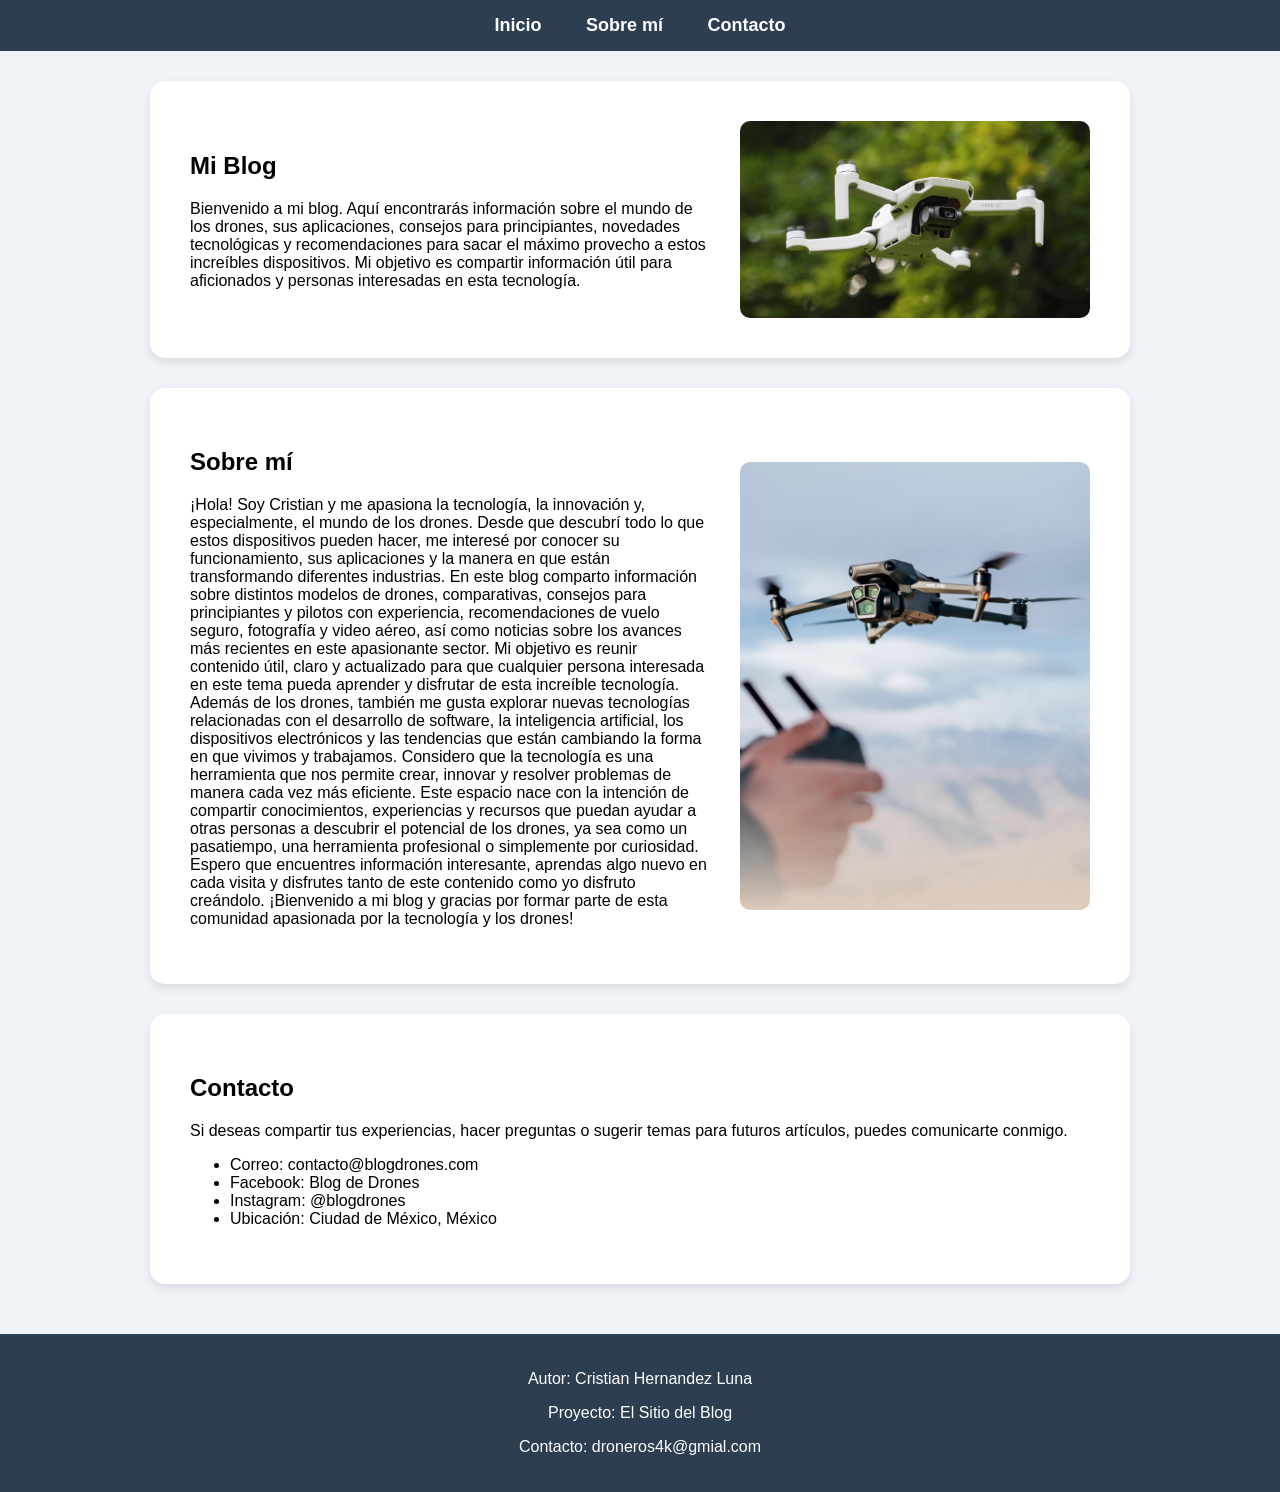
==== index.html @ 5f0109b7 "Proyecto base terminado" ====
<!DOCTYPE html>
<html>

<head>
  <meta charset="utf-8">
  <meta name="viewport" content="width=device-width">
  <title>replit</title>
  <link rel="stylesheet" href="style.css">
</head>

<body>
  <nav>
        <ul>
            <li><a href="#inicio">Inicio</a></li>
            <li><a href="#sobre-mi">Sobre mí</a></li>
            <li><a href="#contacto">Contacto</a></li>
        </ul>
    </nav>
    <section id="inicio">
        <div>
            <h1>Mi Blog</h1>
            <p>
            Bienvenido a mi blog. Aquí encontrarás información sobre el mundo de los drones,
            sus aplicaciones, consejos para principiantes, novedades tecnológicas y recomendaciones
            para sacar el máximo provecho a estos increíbles dispositivos. Mi objetivo es compartir
            información útil para aficionados y personas interesadas en esta tecnología.
            </p>
        </div>
        
        <img src="Pic/original.jpeg" alt="Esta es una foto de un dron" class="">
    </section>
        

    <section id="sobre-mi">
       <div>
      <h2>Sobre mí</h2>
        <p> 
         ¡Hola! Soy Cristian y me apasiona la tecnología, la innovación y, especialmente, 
         el mundo de los drones. Desde que descubrí todo lo que estos dispositivos pueden 
         hacer, me interesé por conocer su funcionamiento, sus aplicaciones y la manera en 
         que están transformando diferentes industrias. En este blog comparto información 
         sobre distintos modelos de drones, comparativas, consejos para principiantes y 
         pilotos con experiencia, recomendaciones de vuelo seguro, fotografía y video aéreo, 
         así como noticias sobre los avances más recientes en este apasionante sector. Mi 
         objetivo es reunir contenido útil, claro y actualizado para que cualquier persona 
         interesada en este tema pueda aprender y disfrutar de esta increíble tecnología. 
         Además de los drones, también me gusta explorar nuevas tecnologías relacionadas 
         con el desarrollo de software, la inteligencia artificial, los dispositivos 
         electrónicos y las tendencias que están cambiando la forma en que vivimos y 
         trabajamos. Considero que la tecnología es una herramienta que nos permite crear, 
         innovar y resolver problemas de manera cada vez más eficiente. Este espacio nace 
         con la intención de compartir conocimientos, experiencias y recursos que puedan 
         ayudar a otras personas a descubrir el potencial de los drones, ya sea como un 
         pasatiempo, una herramienta profesional o simplemente por curiosidad. Espero que 
         encuentres información interesante, aprendas algo nuevo en cada visita y disfrutes 
         tanto de este contenido como yo disfruto creándolo. ¡Bienvenido a mi blog y gracias 
         por formar parte de esta comunidad apasionada por la tecnología y los drones!  
        </p></div>
        <img src="Pic/dronVolando.jpg" alt="Esta es una foto de un dron">
    </section>

    <section id="contacto">
        <h2>Contacto</h2>
        <p>
          Si deseas compartir tus experiencias, hacer preguntas o sugerir
        temas para futuros artículos, puedes comunicarte conmigo.
    </p>

    <ul>
        <li>Correo: contacto@blogdrones.com</li>
        <li>Facebook: Blog de Drones</li>
        <li>Instagram: @blogdrones</li>
        <li>Ubicación: Ciudad de México, México</li>
    </ul>
    </section>

    <footer>
        <p>Autor: Cristian Hernandez Luna</p>
        <p>Proyecto: El Sitio del Blog</p>
        <p>Contacto: droneros4k@gmial.com</p>
    </footer>


  <script src="https://replit.com/public/js/replit-badge-v2.js" theme="dark" position="bottom-right"></script>
</body>

</html>
---- style.css ----
html {
    height: 100%;
    width: 100%;
}

body {
    color: rgb(0, 0, 0);
    margin: 0; 
    background-color: #f0f4f8; 
    font-family: Arial, sans-serif;
}


nav {
    position: sticky; 
    top: 0; 
    background-color: #2c3e50; 
    width: 100%; 
    z-index: 1000; 
}


nav ul {
    list-style-type: none; 
    margin: 0;
    padding: 15px 0;
    text-align: center; 
}


nav ul li {
    display: inline;
    margin: 20px;
}


nav ul li a {
    color: white; 
    text-decoration: none; 
    font-size: 18px;
    font-weight: bold;
}

section {
    padding: 40px; 
    margin: 30px auto; 
    max-width: 900px; 
    background-color: white; 
    border-radius: 15px; 
    box-shadow: 0 4px 10px rgba(0, 0, 0, 0.1); 
}


#inicio {
    display: flex; 
    align-items: center; 
    gap: 30px; 
}

#sobre-mi {
    display: flex; 
    align-items: center; 
    gap: 30px; 
}


#sobre-mi img {
    max-width: 350px; 
    border-radius: 10px; 
}

#inicio img {
    max-width: 350px; 
    border-radius: 10px; 
}


footer {
    background-color: #2c3e50; 
    color: white; 
    text-align: center; 
    padding: 20px;
    margin-top: 50px;
}
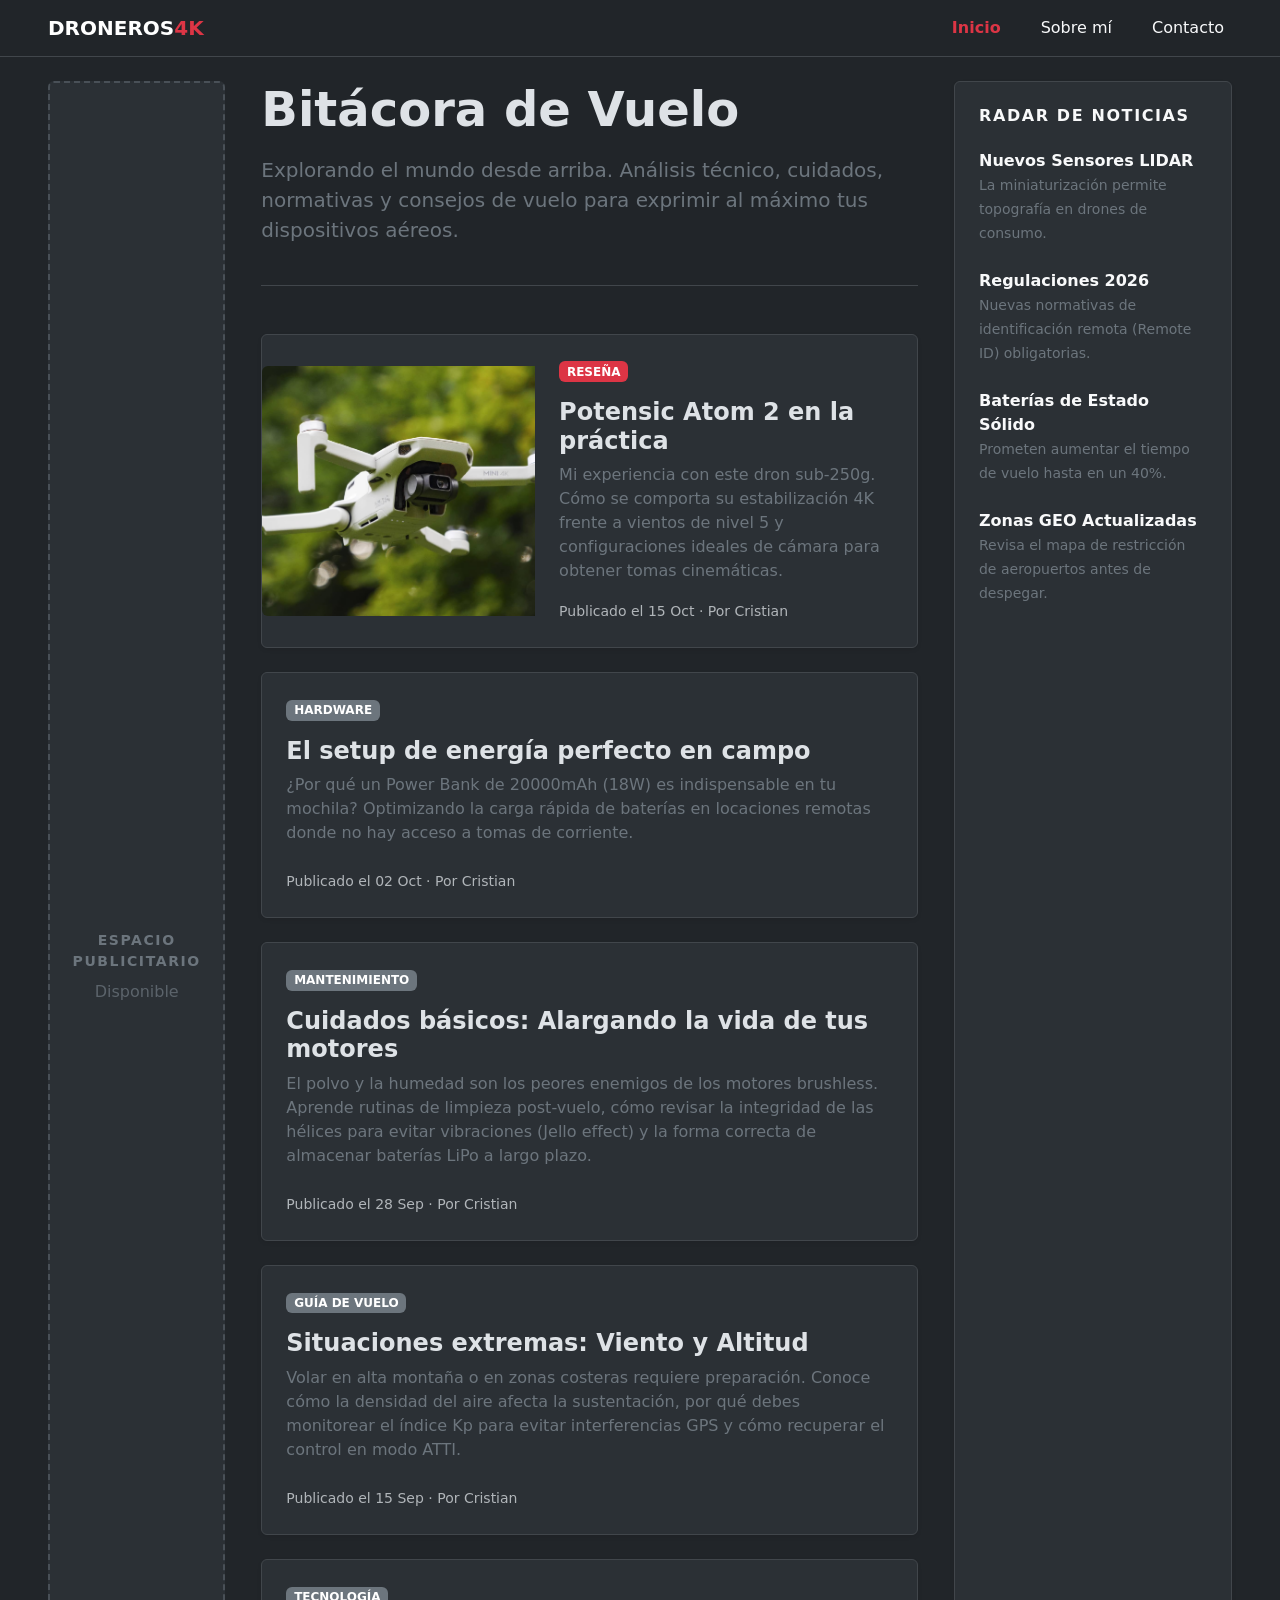
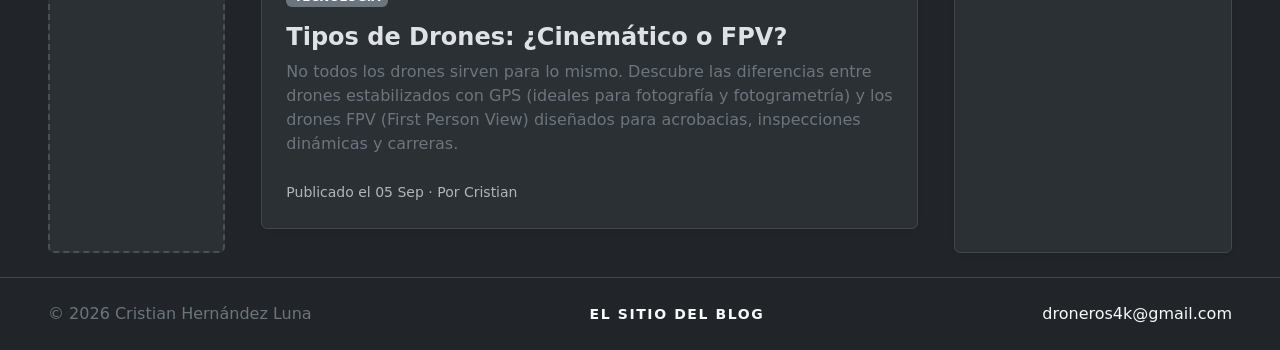
==== commit 7850bdf1: "Refactorización a modo oscuro y ampliación de contenido del blog" ====
--- a/index.html
+++ b/index.html
@@ -1,87 +1,151 @@
 <!DOCTYPE html>
-<html>
-
+<html lang="es" data-bs-theme="dark">
 <head>
   <meta charset="utf-8">
-  <meta name="viewport" content="width=device-width">
-  <title>replit</title>
+  <meta name="viewport" content="width=device-width, initial-scale=1">
+  <title>El Sitio del Blog - Inicio</title>
+  <link href="https://cdn.jsdelivr.net/npm/bootstrap@5.3.2/dist/css/bootstrap.min.css" rel="stylesheet">
   <link rel="stylesheet" href="style.css">
 </head>
+<body class="d-flex flex-column min-vh-100 bg-body">
 
-<body>
-  <nav>
-        <ul>
-            <li><a href="#inicio">Inicio</a></li>
-            <li><a href="#sobre-mi">Sobre mí</a></li>
-            <li><a href="#contacto">Contacto</a></li>
-        </ul>
+    <!-- BARRA DE NAVEGACIÓN -->
+    <nav class="navbar navbar-expand-lg navbar-dark bg-dark sticky-top border-bottom border-secondary-subtle">
+        <div class="container-fluid px-lg-5">
+            <a class="navbar-brand fw-bold text-uppercase tracking-wide" href="index.html">Droneros<span class="text-danger">4K</span></a>
+            <button class="navbar-toggler border-0" type="button" data-bs-toggle="collapse" data-bs-target="#navbarNav">
+                <span class="navbar-toggler-icon"></span>
+            </button>
+            <div class="collapse navbar-collapse" id="navbarNav">
+                <ul class="navbar-nav ms-auto gap-4">
+                    <li class="nav-item">
+                        <a class="nav-link active text-danger fw-semibold" aria-current="page" href="index.html">Inicio</a>
+                    </li>
+                    <li class="nav-item">
+                        <a class="nav-link text-light fw-light hover-nav" href="about.html">Sobre mí</a>
+                    </li>
+                    <li class="nav-item">
+                        <a class="nav-link text-light fw-light hover-nav" href="contact.html">Contacto</a>
+                    </li>
+                </ul>
+            </div>
+        </div>
     </nav>
-    <section id="inicio">
-        <div>
-            <h1>Mi Blog</h1>
-            <p>
-            Bienvenido a mi blog. Aquí encontrarás información sobre el mundo de los drones,
-            sus aplicaciones, consejos para principiantes, novedades tecnológicas y recomendaciones
-            para sacar el máximo provecho a estos increíbles dispositivos. Mi objetivo es compartir
-            información útil para aficionados y personas interesadas en esta tecnología.
-            </p>
+
+    <!-- CUERPO PRINCIPAL -->
+    <section class="container-fluid flex-grow-1 d-flex flex-column px-lg-5 py-4">
+        <div class="row flex-grow-1">
+            
+            <!-- Izquierda: Publicidad -->
+            <aside class="col-12 col-lg-2 d-none d-lg-block">
+                <div class="ad-space h-100 rounded d-flex flex-column justify-content-center align-items-center text-secondary p-4 text-center bg-body-tertiary">
+                    <small class="text-uppercase fw-bold letter-spacing">Espacio Publicitario</small>
+                    <span class="fs-6 mt-2 opacity-75">Disponible</span>
+                </div>
+            </aside>
+
+            <!-- Centro: Contenido Principal -->
+            <main class="col-12 col-lg-7 px-lg-4">
+                <header class="mb-5 border-bottom border-secondary-subtle pb-4">
+                    <h1 class="display-5 fw-bold mb-3">Bitácora de Vuelo</h1>
+                    <p class="lead text-secondary">Explorando el mundo desde arriba. Análisis técnico, cuidados, normativas y consejos de vuelo para exprimir al máximo tus dispositivos aéreos.</p>
+                </header>
+
+                <!-- Artículo 1 -->
+                <article class="card mb-4 border-secondary-subtle shadow-sm hover-card bg-body-tertiary">
+                    <div class="row g-0 align-items-center">
+                        <div class="col-md-5">
+                            <img src="Pic/original.jpeg" class="img-fluid rounded-start h-100 object-fit-cover" style="min-height: 250px;" alt="Drone en vuelo">
+                        </div>
+                        <div class="col-md-7">
+                            <div class="card-body p-4">
+                                <span class="badge bg-danger text-uppercase fw-semibold mb-3">Reseña</span>
+                                <h2 class="card-title h4 fw-bold">Potensic Atom 2 en la práctica</h2>
+                                <p class="card-text text-secondary">Mi experiencia con este dron sub-250g. Cómo se comporta su estabilización 4K frente a vientos de nivel 5 y configuraciones ideales de cámara para obtener tomas cinemáticas.</p>
+                                <p class="card-text"><small class="text-muted fw-light">Publicado el 15 Oct · Por Cristian</small></p>
+                            </div>
+                        </div>
+                    </div>
+                </article>
+
+                <!-- Artículo 2 -->
+                <article class="card mb-4 border-secondary-subtle shadow-sm hover-card bg-body-tertiary">
+                    <div class="card-body p-4">
+                        <span class="badge bg-secondary text-uppercase fw-semibold mb-3">Hardware</span>
+                        <h2 class="card-title h4 fw-bold">El setup de energía perfecto en campo</h2>
+                        <p class="card-text text-secondary mb-4">¿Por qué un Power Bank de 20000mAh (18W) es indispensable en tu mochila? Optimizando la carga rápida de baterías en locaciones remotas donde no hay acceso a tomas de corriente.</p>
+                        <p class="card-text"><small class="text-muted fw-light">Publicado el 02 Oct · Por Cristian</small></p>
+                    </div>
+                </article>
+
+                <!-- Artículo 3 -->
+                <article class="card mb-4 border-secondary-subtle shadow-sm hover-card bg-body-tertiary">
+                    <div class="card-body p-4">
+                        <span class="badge bg-secondary text-uppercase fw-semibold mb-3">Mantenimiento</span>
+                        <h2 class="card-title h4 fw-bold">Cuidados básicos: Alargando la vida de tus motores</h2>
+                        <p class="card-text text-secondary mb-4">El polvo y la humedad son los peores enemigos de los motores brushless. Aprende rutinas de limpieza post-vuelo, cómo revisar la integridad de las hélices para evitar vibraciones (Jello effect) y la forma correcta de almacenar baterías LiPo a largo plazo.</p>
+                        <p class="card-text"><small class="text-muted fw-light">Publicado el 28 Sep · Por Cristian</small></p>
+                    </div>
+                </article>
+
+                <!-- Artículo 4 -->
+                <article class="card mb-4 border-secondary-subtle shadow-sm hover-card bg-body-tertiary">
+                    <div class="card-body p-4">
+                        <span class="badge bg-secondary text-uppercase fw-semibold mb-3">Guía de Vuelo</span>
+                        <h2 class="card-title h4 fw-bold">Situaciones extremas: Viento y Altitud</h2>
+                        <p class="card-text text-secondary mb-4">Volar en alta montaña o en zonas costeras requiere preparación. Conoce cómo la densidad del aire afecta la sustentación, por qué debes monitorear el índice Kp para evitar interferencias GPS y cómo recuperar el control en modo ATTI.</p>
+                        <p class="card-text"><small class="text-muted fw-light">Publicado el 15 Sep · Por Cristian</small></p>
+                    </div>
+                </article>
+
+                <!-- Artículo 5 -->
+                <article class="card mb-4 border-secondary-subtle shadow-sm hover-card bg-body-tertiary">
+                    <div class="card-body p-4">
+                        <span class="badge bg-secondary text-uppercase fw-semibold mb-3">Tecnología</span>
+                        <h2 class="card-title h4 fw-bold">Tipos de Drones: ¿Cinemático o FPV?</h2>
+                        <p class="card-text text-secondary mb-4">No todos los drones sirven para lo mismo. Descubre las diferencias entre drones estabilizados con GPS (ideales para fotografía y fotogrametría) y los drones FPV (First Person View) diseñados para acrobacias, inspecciones dinámicas y carreras.</p>
+                        <p class="card-text"><small class="text-muted fw-light">Publicado el 05 Sep · Por Cristian</small></p>
+                    </div>
+                </article>
+            </main>
+
+            <!-- Derecha: Noticias -->
+            <aside class="col-12 col-lg-3 mt-4 mt-lg-0">
+                <div class="bg-body-tertiary rounded border border-secondary-subtle shadow-sm p-4 h-100">
+                    <h3 class="h6 text-uppercase fw-bold text-light mb-4 letter-spacing">Radar de Noticias</h3>
+                    <div class="d-flex flex-column gap-4">
+                        <div>
+                            <a href="#" class="text-decoration-none text-light fw-bold d-block hover-link">Nuevos Sensores LIDAR</a>
+                            <span class="text-secondary small">La miniaturización permite topografía en drones de consumo.</span>
+                        </div>
+                        <div>
+                            <a href="#" class="text-decoration-none text-light fw-bold d-block hover-link">Regulaciones 2026</a>
+                            <span class="text-secondary small">Nuevas normativas de identificación remota (Remote ID) obligatorias.</span>
+                        </div>
+                        <div>
+                            <a href="#" class="text-decoration-none text-light fw-bold d-block hover-link">Baterías de Estado Sólido</a>
+                            <span class="text-secondary small">Prometen aumentar el tiempo de vuelo hasta en un 40%.</span>
+                        </div>
+                        <div>
+                            <a href="#" class="text-decoration-none text-light fw-bold d-block hover-link">Zonas GEO Actualizadas</a>
+                            <span class="text-secondary small">Revisa el mapa de restricción de aeropuertos antes de despegar.</span>
+                        </div>
+                    </div>
+                </div>
+            </aside>
         </div>
-        
-        <img src="Pic/original.jpeg" alt="Esta es una foto de un dron" class="">
-    </section>
-        
-
-    <section id="sobre-mi">
-       <div>
-      <h2>Sobre mí</h2>
-        <p> 
-         ¡Hola! Soy Cristian y me apasiona la tecnología, la innovación y, especialmente, 
-         el mundo de los drones. Desde que descubrí todo lo que estos dispositivos pueden 
-         hacer, me interesé por conocer su funcionamiento, sus aplicaciones y la manera en 
-         que están transformando diferentes industrias. En este blog comparto información 
-         sobre distintos modelos de drones, comparativas, consejos para principiantes y 
-         pilotos con experiencia, recomendaciones de vuelo seguro, fotografía y video aéreo, 
-         así como noticias sobre los avances más recientes en este apasionante sector. Mi 
-         objetivo es reunir contenido útil, claro y actualizado para que cualquier persona 
-         interesada en este tema pueda aprender y disfrutar de esta increíble tecnología. 
-         Además de los drones, también me gusta explorar nuevas tecnologías relacionadas 
-         con el desarrollo de software, la inteligencia artificial, los dispositivos 
-         electrónicos y las tendencias que están cambiando la forma en que vivimos y 
-         trabajamos. Considero que la tecnología es una herramienta que nos permite crear, 
-         innovar y resolver problemas de manera cada vez más eficiente. Este espacio nace 
-         con la intención de compartir conocimientos, experiencias y recursos que puedan 
-         ayudar a otras personas a descubrir el potencial de los drones, ya sea como un 
-         pasatiempo, una herramienta profesional o simplemente por curiosidad. Espero que 
-         encuentres información interesante, aprendas algo nuevo en cada visita y disfrutes 
-         tanto de este contenido como yo disfruto creándolo. ¡Bienvenido a mi blog y gracias 
-         por formar parte de esta comunidad apasionada por la tecnología y los drones!  
-        </p></div>
-        <img src="Pic/dronVolando.jpg" alt="Esta es una foto de un dron">
     </section>
 
-    <section id="contacto">
-        <h2>Contacto</h2>
-        <p>
-          Si deseas compartir tus experiencias, hacer preguntas o sugerir
-        temas para futuros artículos, puedes comunicarte conmigo.
-    </p>
-
-    <ul>
-        <li>Correo: contacto@blogdrones.com</li>
-        <li>Facebook: Blog de Drones</li>
-        <li>Instagram: @blogdrones</li>
-        <li>Ubicación: Ciudad de México, México</li>
-    </ul>
-    </section>
-
-    <footer>
-        <p>Autor: Cristian Hernandez Luna</p>
-        <p>Proyecto: El Sitio del Blog</p>
-        <p>Contacto: droneros4k@gmial.com</p>
+    <!-- FOOTER -->
+    <footer class="bg-dark text-light border-top border-secondary-subtle py-4 mt-auto">
+        <div class="container-fluid px-lg-5 d-flex flex-column flex-md-row justify-content-between align-items-center">
+            <span class="mb-2 mb-md-0 fw-light text-secondary">© 2026 Cristian Hernández Luna</span>
+            <span class="mb-2 mb-md-0 text-uppercase letter-spacing small fw-bold">El Sitio del Blog</span>
+            <a href="mailto:droneros4k@gmail.com" class="text-light text-decoration-none hover-link">droneros4k@gmail.com</a>
+        </div>
     </footer>
-
-
-  <script src="https://replit.com/public/js/replit-badge-v2.js" theme="dark" position="bottom-right"></script>
+    
+    <script src="https://cdn.jsdelivr.net/npm/bootstrap@5.3.2/dist/js/bootstrap.bundle.min.js"></script>
+    <script src="script.js"></script>
 </body>
-
 </html>
--- a/style.css
+++ b/style.css
@@ -1,84 +1,53 @@
-html {
+/* Reseteo y Base */
+html, body {
     height: 100%;
     width: 100%;
+    /* El modo oscuro es manejado nativamente por data-bs-theme="dark" en HTML */
+    font-family: system-ui, -apple-system, "Segoe UI", Roboto, "Helvetica Neue", Arial, sans-serif;
 }
 
-body {
-    color: rgb(0, 0, 0);
-    margin: 0; 
-    background-color: #f0f4f8; 
-    font-family: Arial, sans-serif;
+/* Utilidades Tipográficas Pro */
+.letter-spacing {
+    letter-spacing: 0.1rem;
 }
 
-
-nav {
-    position: sticky; 
-    top: 0; 
-    background-color: #2c3e50; 
-    width: 100%; 
-    z-index: 1000; 
+/* Transiciones Suaves */
+a, button, .card, .badge {
+    transition: all 0.3s ease-in-out;
 }
 
-
-nav ul {
-    list-style-type: none; 
-    margin: 0;
-    padding: 15px 0;
-    text-align: center; 
+/* Interacción de Tarjetas (Cards) */
+.hover-card {
+    transition: transform 0.2s ease, box-shadow 0.2s ease;
+}
+.hover-card:hover {
+    transform: translateY(-5px);
+    /* Sombra oscura más pronunciada para resaltar sobre el fondo negro */
+    box-shadow: 0 1rem 3rem rgba(0,0,0,0.5) !important; 
 }
 
-
-nav ul li {
-    display: inline;
-    margin: 20px;
+/* Enlaces limpios */
+.hover-link:hover {
+    color: #dc3545 !important; /* Rojo Bootstrap */
+    opacity: 0.8;
+}
+.hover-nav:hover {
+    color: #dc3545 !important;
 }
 
-
-nav ul li a {
-    color: white; 
-    text-decoration: none; 
-    font-size: 18px;
-    font-weight: bold;
+/* Espacio Publicitario Minimalista (Borde Punteado) */
+.ad-space {
+    border: 2px dashed #495057; /* Gris oscuro para el modo dark */
 }
 
-section {
-    padding: 40px; 
-    margin: 30px auto; 
-    max-width: 900px; 
-    background-color: white; 
-    border-radius: 15px; 
-    box-shadow: 0 4px 10px rgba(0, 0, 0, 0.1); 
+/* Formulario - Removiendo bordes de Bootstrap al enfocar */
+.form-control:focus {
+    border-color: #dc3545 !important; /* Acento rojo abajo al escribir */
+    box-shadow: none !important;
 }
 
-
-#inicio {
-    display: flex; 
-    align-items: center; 
-    gap: 30px; 
-}
-
-#sobre-mi {
-    display: flex; 
-    align-items: center; 
-    gap: 30px; 
-}
-
-
-#sobre-mi img {
-    max-width: 350px; 
-    border-radius: 10px; 
-}
-
-#inicio img {
-    max-width: 350px; 
-    border-radius: 10px; 
-}
-
-
-footer {
-    background-color: #2c3e50; 
-    color: white; 
-    text-align: center; 
-    padding: 20px;
-    margin-top: 50px;
+/* Asegurar que las labels flotantes se vean bien en modo oscuro */
+.form-floating > .form-control:focus ~ label,
+.form-floating > .form-control:not(:placeholder-shown) ~ label {
+    color: #dc3545 !important;
 }
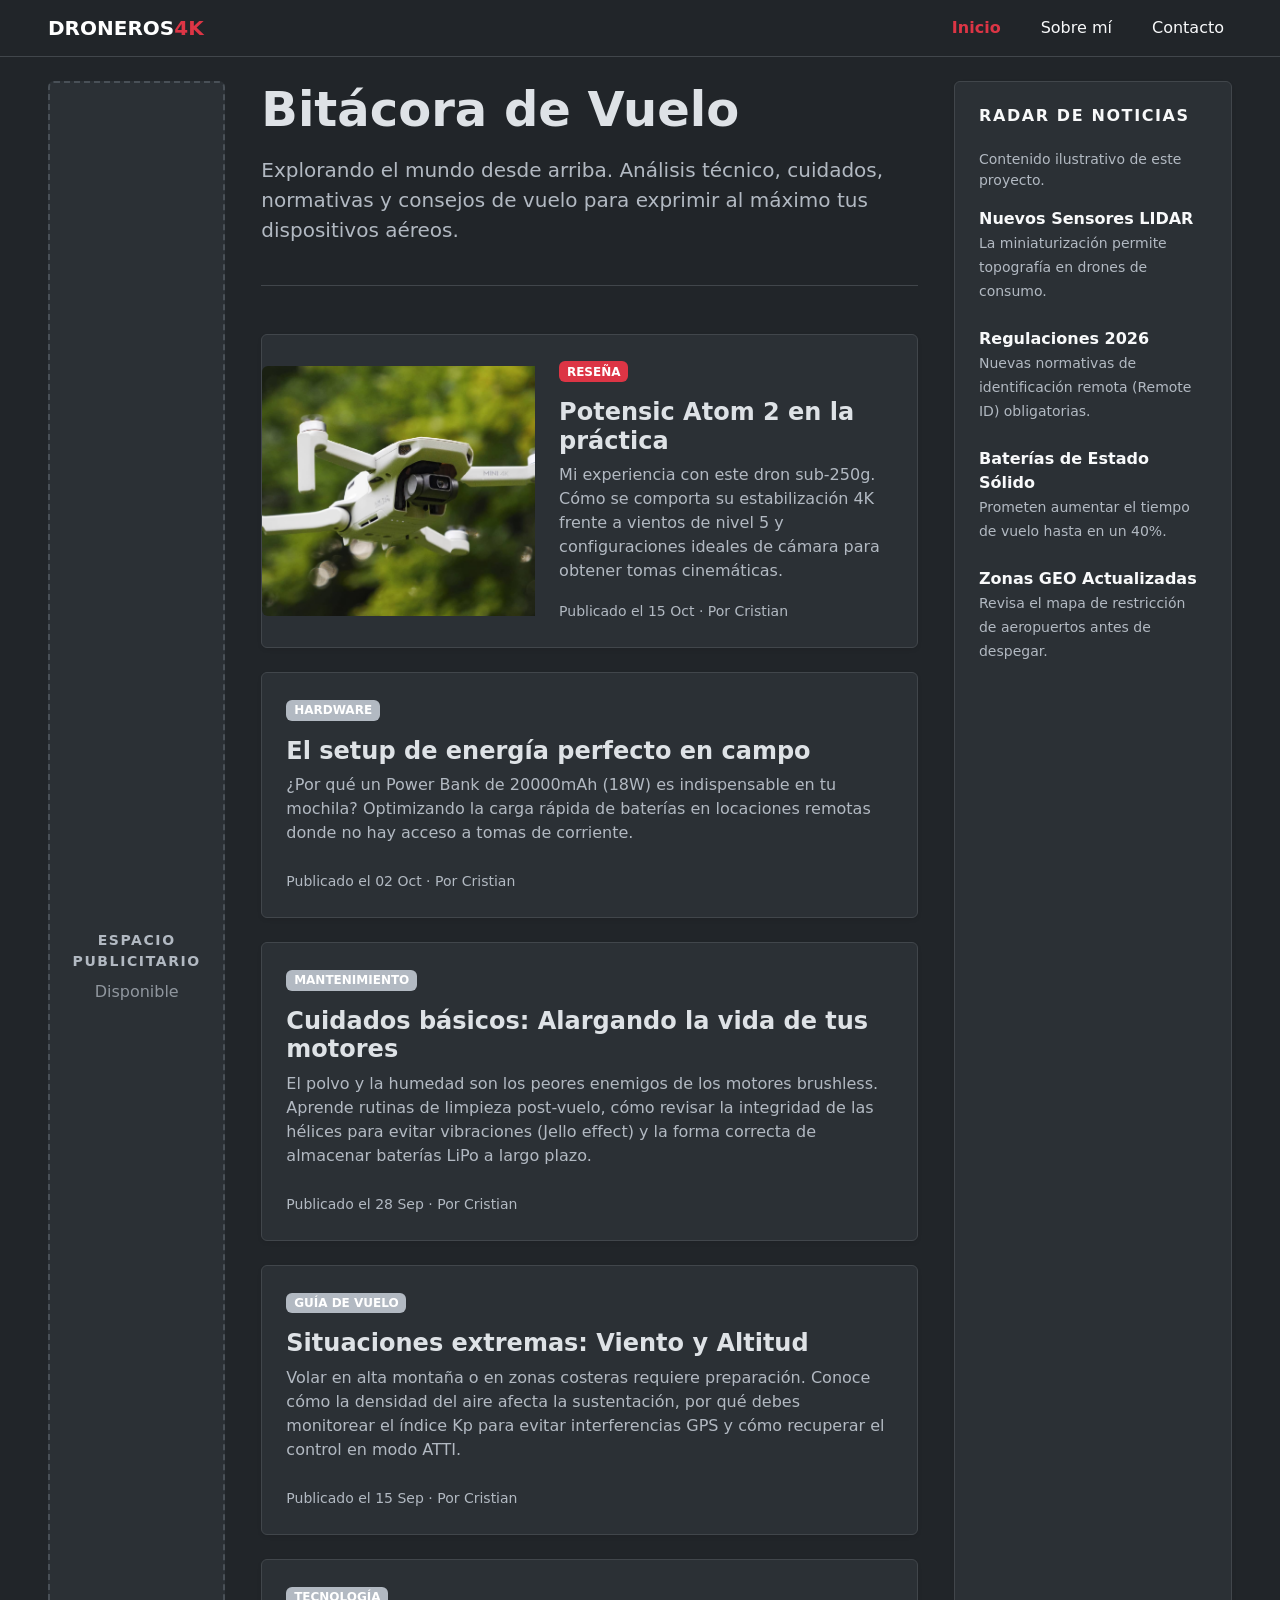
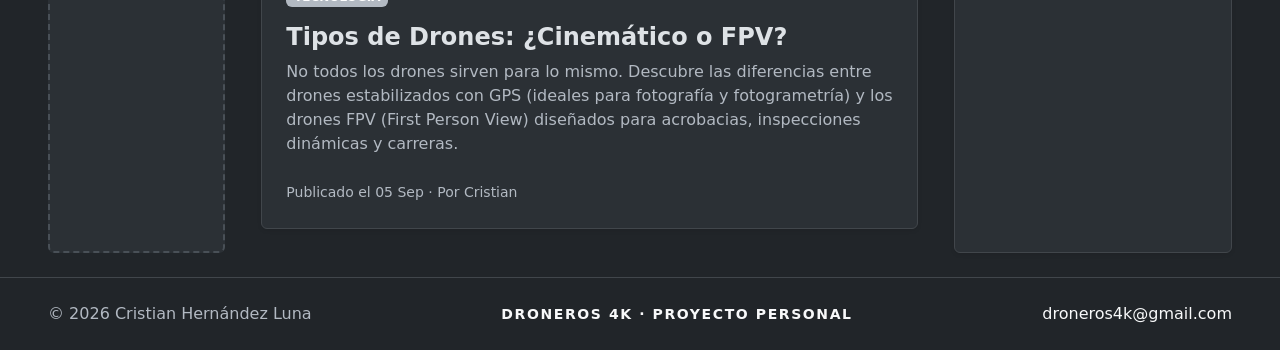
==== commit 58261e1a: "Polish responsive pages and demo contact form" ====
--- a/index.html
+++ b/index.html
@@ -3,7 +3,7 @@
 <head>
   <meta charset="utf-8">
   <meta name="viewport" content="width=device-width, initial-scale=1">
-  <title>El Sitio del Blog - Inicio</title>
+  <title>Droneros 4K | Inicio</title>
   <link href="https://cdn.jsdelivr.net/npm/bootstrap@5.3.2/dist/css/bootstrap.min.css" rel="stylesheet">
   <link rel="stylesheet" href="style.css">
 </head>
@@ -13,7 +13,7 @@
     <nav class="navbar navbar-expand-lg navbar-dark bg-dark sticky-top border-bottom border-secondary-subtle">
         <div class="container-fluid px-lg-5">
             <a class="navbar-brand fw-bold text-uppercase tracking-wide" href="index.html">Droneros<span class="text-danger">4K</span></a>
-            <button class="navbar-toggler border-0" type="button" data-bs-toggle="collapse" data-bs-target="#navbarNav">
+            <button class="navbar-toggler border-0" type="button" data-bs-toggle="collapse" data-bs-target="#navbarNav" aria-controls="navbarNav" aria-expanded="false" aria-label="Abrir navegación">
                 <span class="navbar-toggler-icon"></span>
             </button>
             <div class="collapse navbar-collapse" id="navbarNav">
@@ -112,22 +112,22 @@
             <!-- Derecha: Noticias -->
             <aside class="col-12 col-lg-3 mt-4 mt-lg-0">
                 <div class="bg-body-tertiary rounded border border-secondary-subtle shadow-sm p-4 h-100">
-                    <h3 class="h6 text-uppercase fw-bold text-light mb-4 letter-spacing">Radar de Noticias</h3>
+                    <h3 class="h6 text-uppercase fw-bold text-light mb-4 letter-spacing">Radar de Noticias</h3><p class="small text-secondary">Contenido ilustrativo de este proyecto.</p>
                     <div class="d-flex flex-column gap-4">
                         <div>
-                            <a href="#" class="text-decoration-none text-light fw-bold d-block hover-link">Nuevos Sensores LIDAR</a>
+                            <span class="text-light fw-bold d-block">Nuevos Sensores LIDAR</span>
                             <span class="text-secondary small">La miniaturización permite topografía en drones de consumo.</span>
                         </div>
                         <div>
-                            <a href="#" class="text-decoration-none text-light fw-bold d-block hover-link">Regulaciones 2026</a>
+                            <span class="text-light fw-bold d-block">Regulaciones 2026</span>
                             <span class="text-secondary small">Nuevas normativas de identificación remota (Remote ID) obligatorias.</span>
                         </div>
                         <div>
-                            <a href="#" class="text-decoration-none text-light fw-bold d-block hover-link">Baterías de Estado Sólido</a>
+                            <span class="text-light fw-bold d-block">Baterías de Estado Sólido</span>
                             <span class="text-secondary small">Prometen aumentar el tiempo de vuelo hasta en un 40%.</span>
                         </div>
                         <div>
-                            <a href="#" class="text-decoration-none text-light fw-bold d-block hover-link">Zonas GEO Actualizadas</a>
+                            <span class="text-light fw-bold d-block">Zonas GEO Actualizadas</span>
                             <span class="text-secondary small">Revisa el mapa de restricción de aeropuertos antes de despegar.</span>
                         </div>
                     </div>
@@ -140,7 +140,7 @@
     <footer class="bg-dark text-light border-top border-secondary-subtle py-4 mt-auto">
         <div class="container-fluid px-lg-5 d-flex flex-column flex-md-row justify-content-between align-items-center">
             <span class="mb-2 mb-md-0 fw-light text-secondary">© 2026 Cristian Hernández Luna</span>
-            <span class="mb-2 mb-md-0 text-uppercase letter-spacing small fw-bold">El Sitio del Blog</span>
+            <span class="mb-2 mb-md-0 text-uppercase letter-spacing small fw-bold">Droneros 4K · Proyecto personal</span>
             <a href="mailto:droneros4k@gmail.com" class="text-light text-decoration-none hover-link">droneros4k@gmail.com</a>
         </div>
     </footer>
--- a/style.css
+++ b/style.css
@@ -1,3 +1,24 @@
+/* Legibilidad y adaptación de la demo, conservando su diseño oscuro. */
+:root, [data-bs-theme="dark"] { --bs-secondary-rgb: 178, 185, 194; --bs-secondary-color: #b2b9c2; }
+main, aside, .card-body { min-width: 0; }
+a[href^="mailto:"] { overflow-wrap: anywhere; }
+aside a[href^="mailto:"] { font-size: 1rem !important; }
+.card img { width: 100%; }
+.navbar-toggler, .btn-close { min-width: 44px; min-height: 44px; }
+a:focus-visible, button:focus-visible { outline: 2px solid #ee6b78; outline-offset: 4px; }
+.form-control:focus-visible { outline: 2px solid #ee6b78; outline-offset: 4px; }
+@media (max-width: 767.98px) {
+    main > .p-5 { padding: 24px 20px !important; }
+    .card .rounded-start { border-radius: var(--bs-card-border-radius) var(--bs-card-border-radius) 0 0 !important; }
+    h1, h2 { overflow-wrap: anywhere; }
+    .navbar-nav { gap: 0 !important; padding-top: 12px; }
+    .navbar-nav .nav-link { padding-block: 12px; }
+    .card-body.p-4 { padding: 20px !important; }
+}
+@media (prefers-reduced-motion: reduce) {
+    *, *::before, *::after { scroll-behavior: auto !important; transition: none !important; }
+    .hover-card:hover { transform: none; }
+}
 /* Reseteo y Base */
 html, body {
     height: 100%;
@@ -50,4 +71,4 @@
 .form-floating > .form-control:focus ~ label,
 .form-floating > .form-control:not(:placeholder-shown) ~ label {
     color: #dc3545 !important;
-}+}
